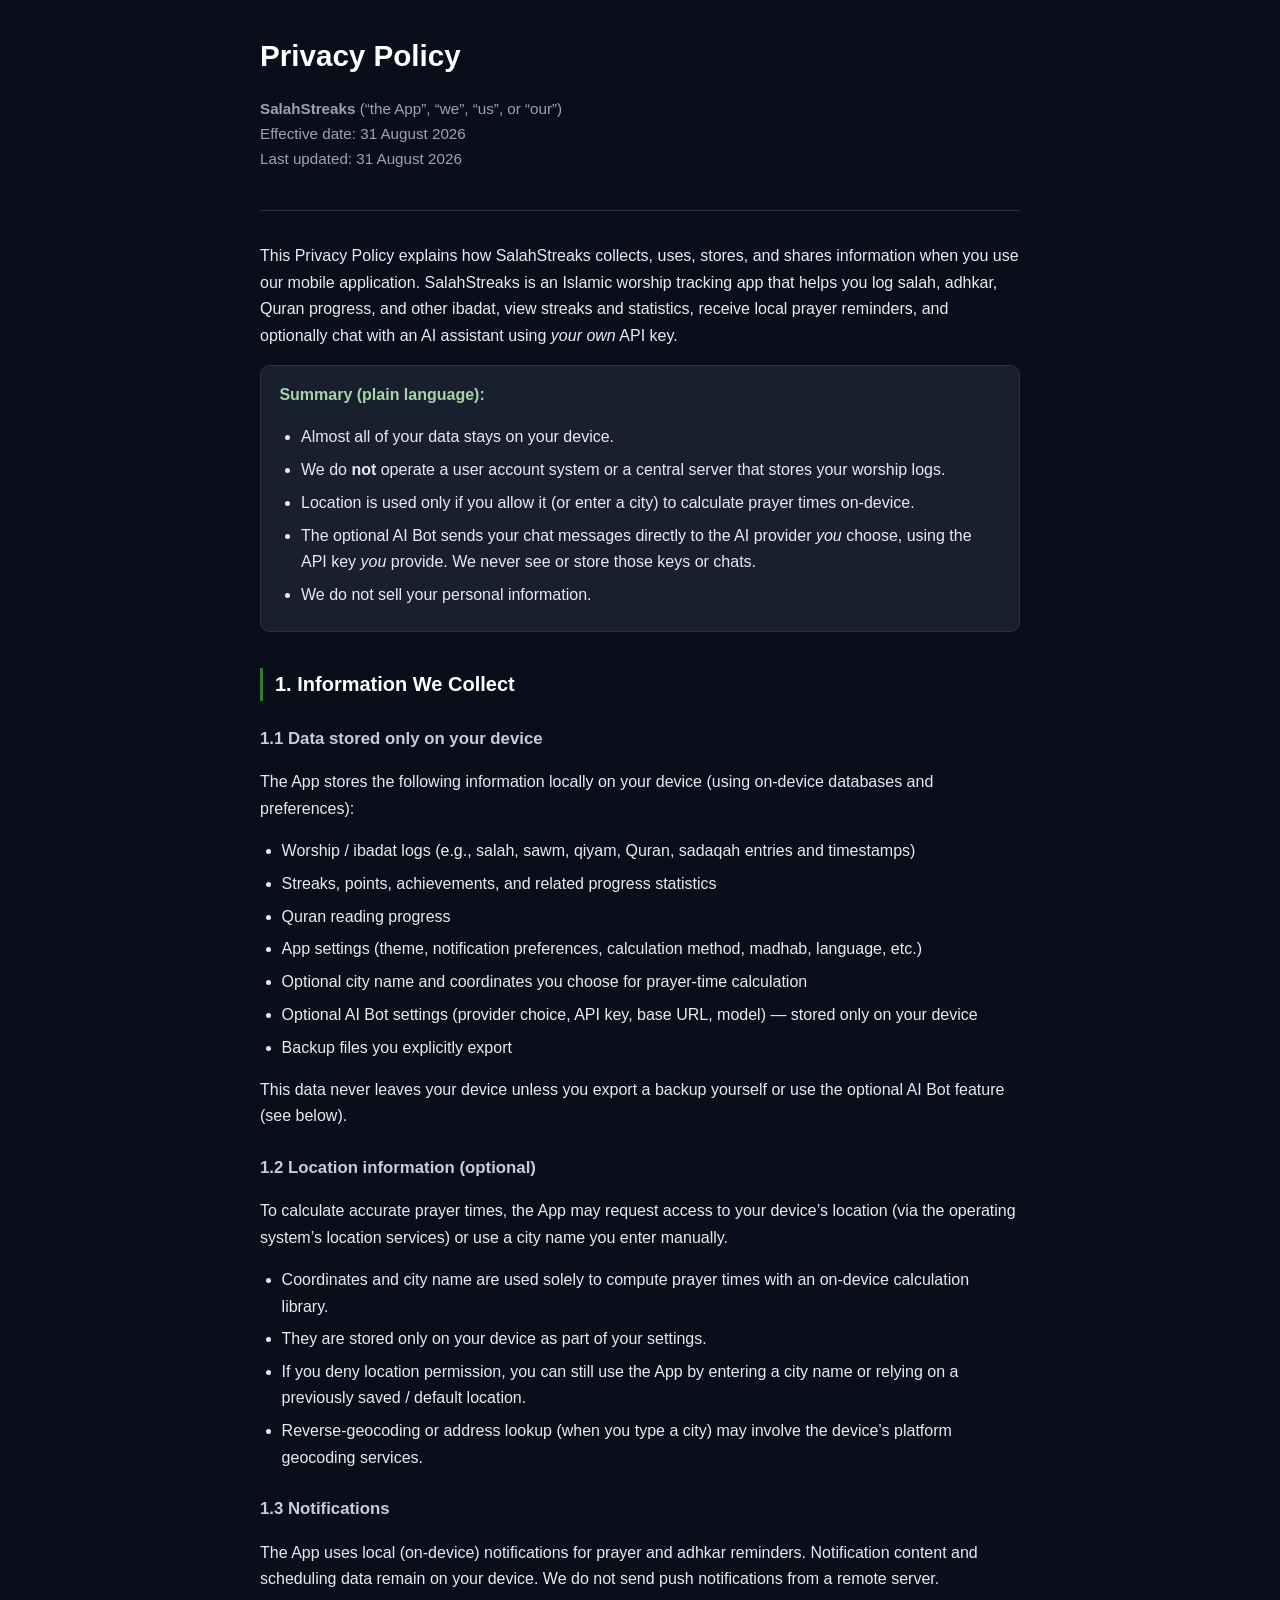
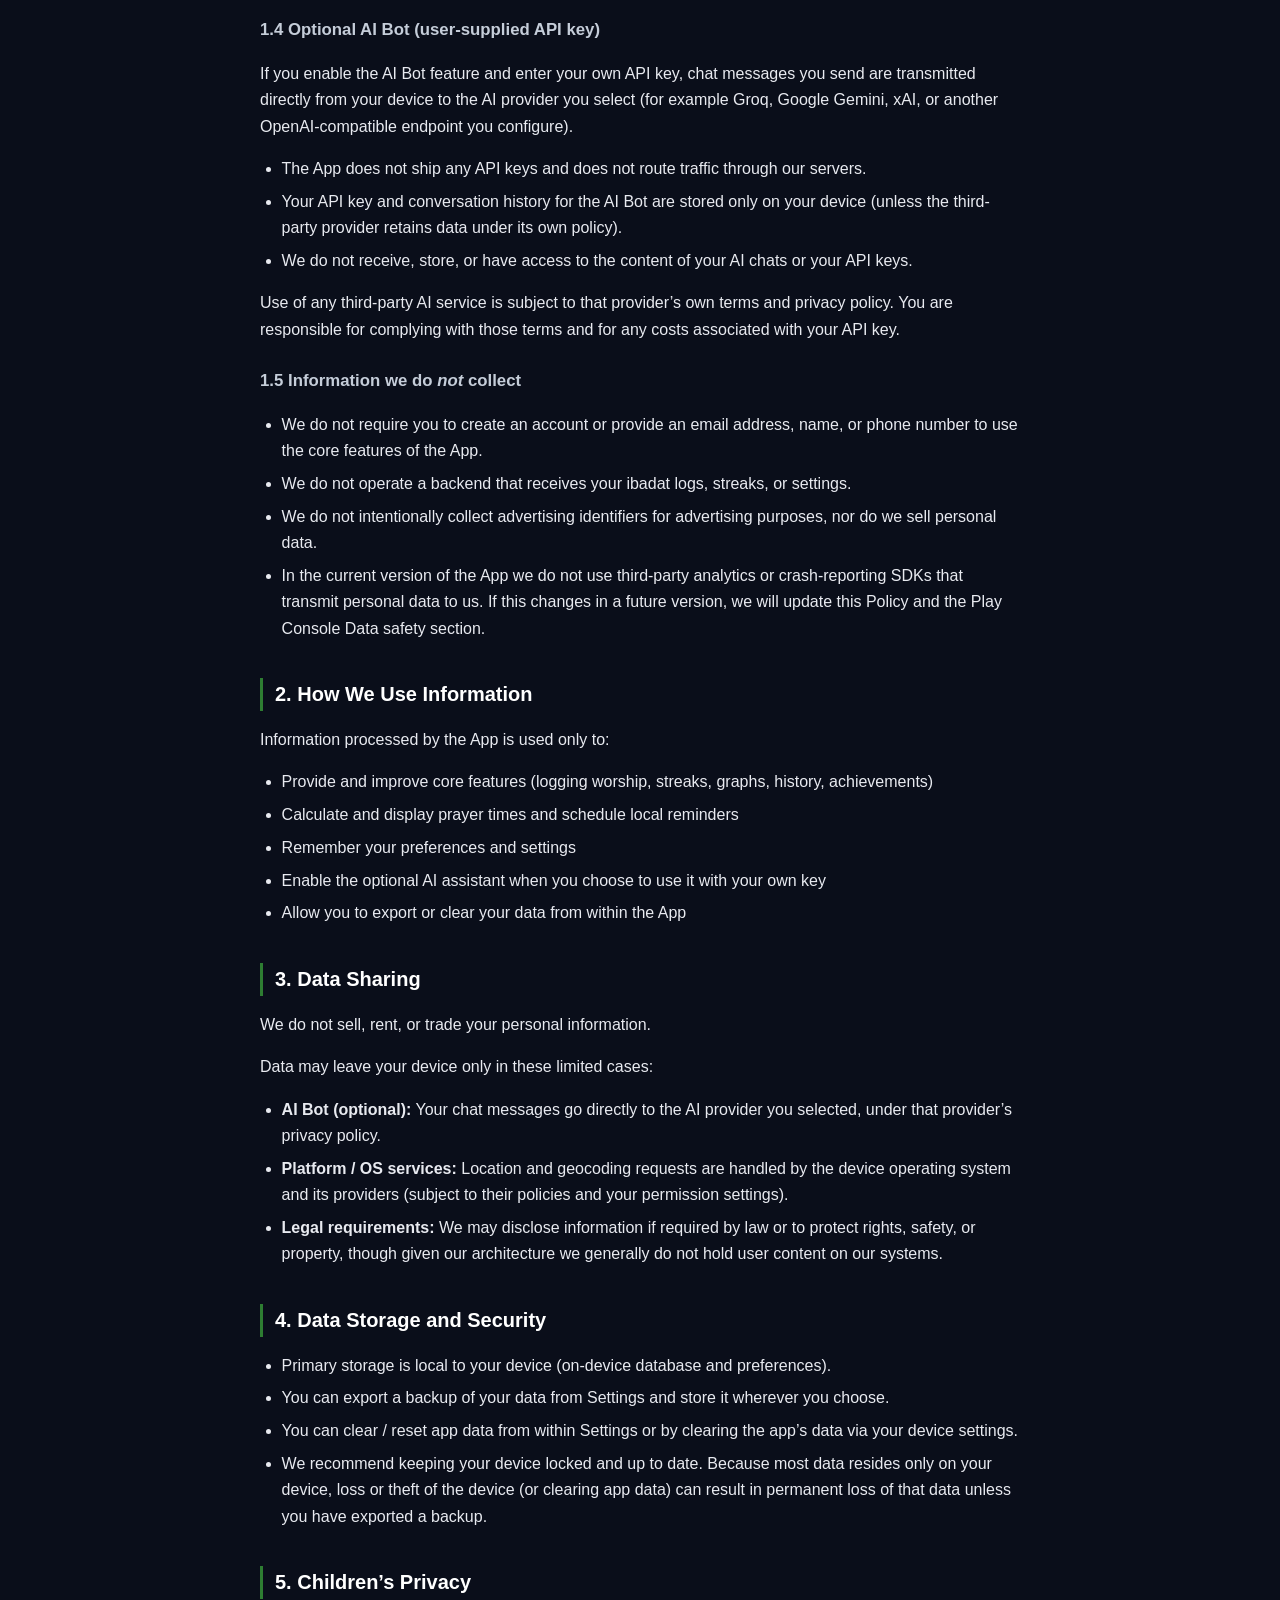
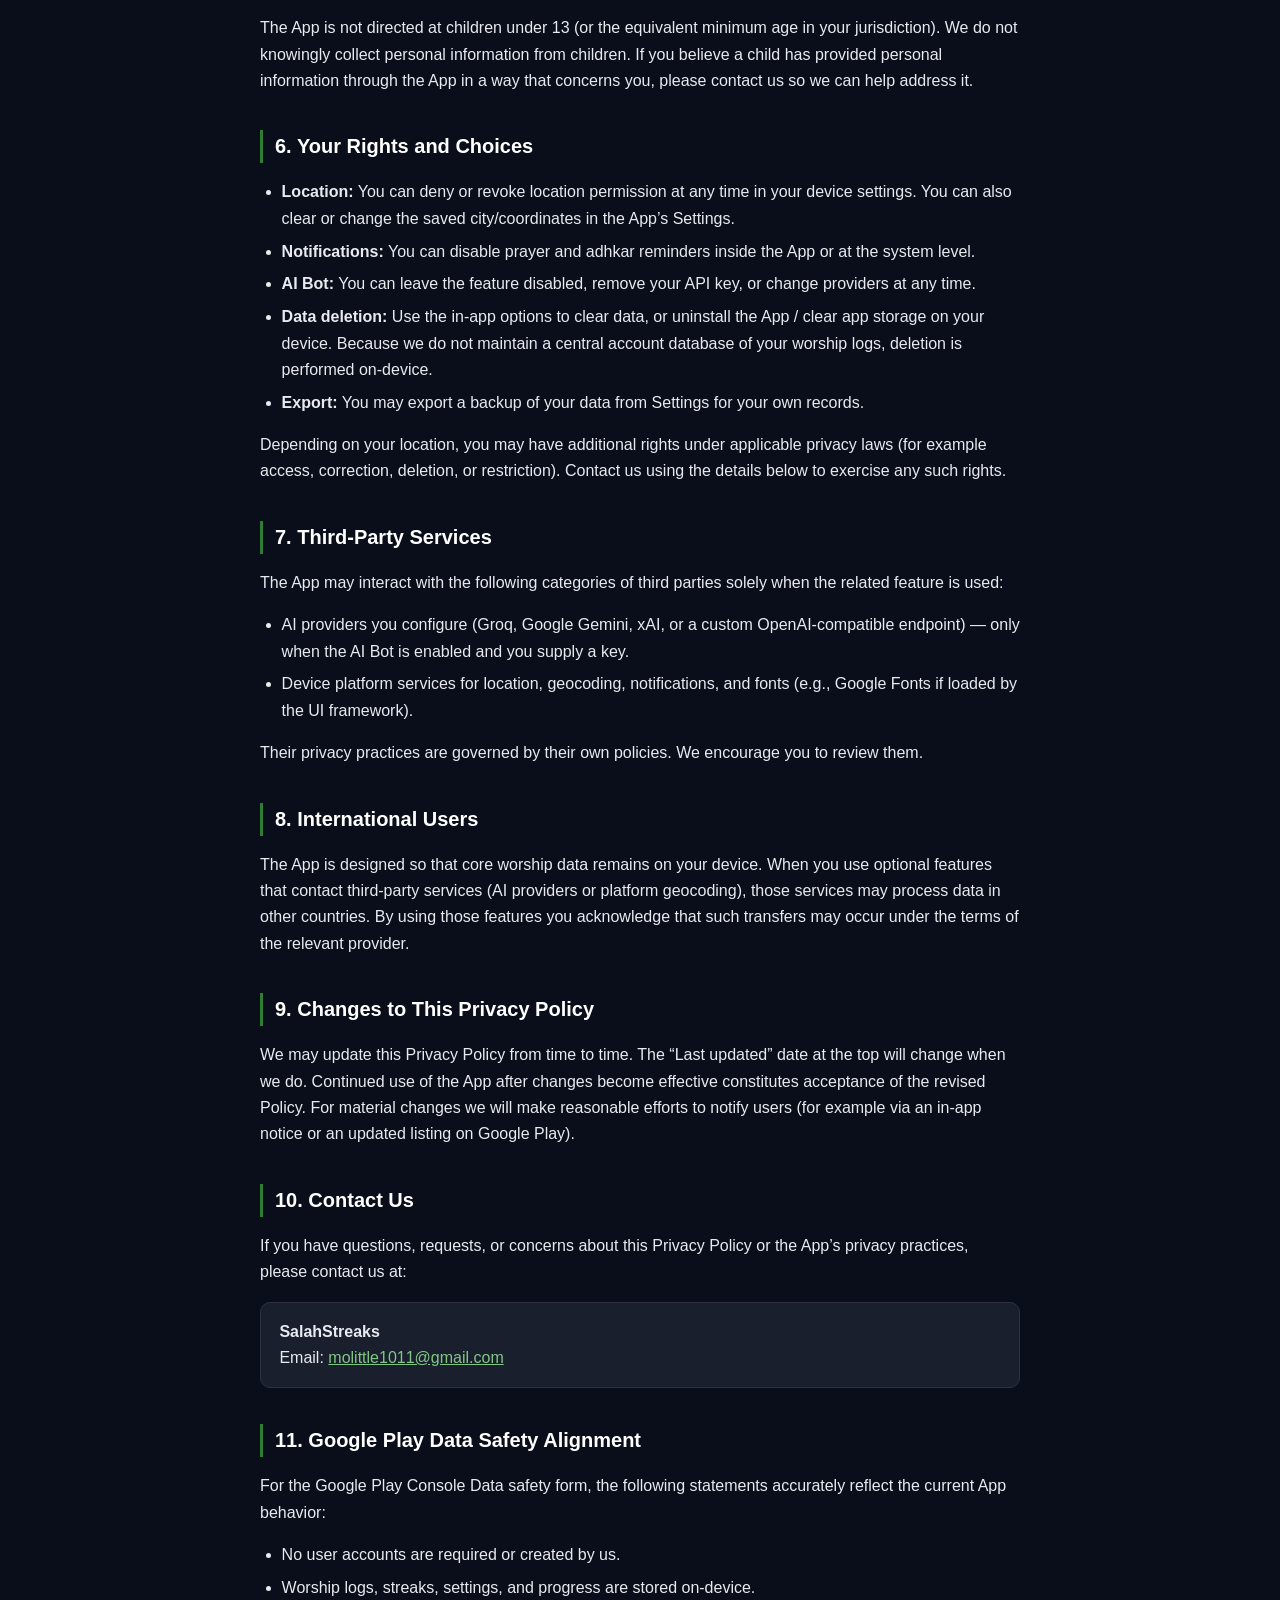
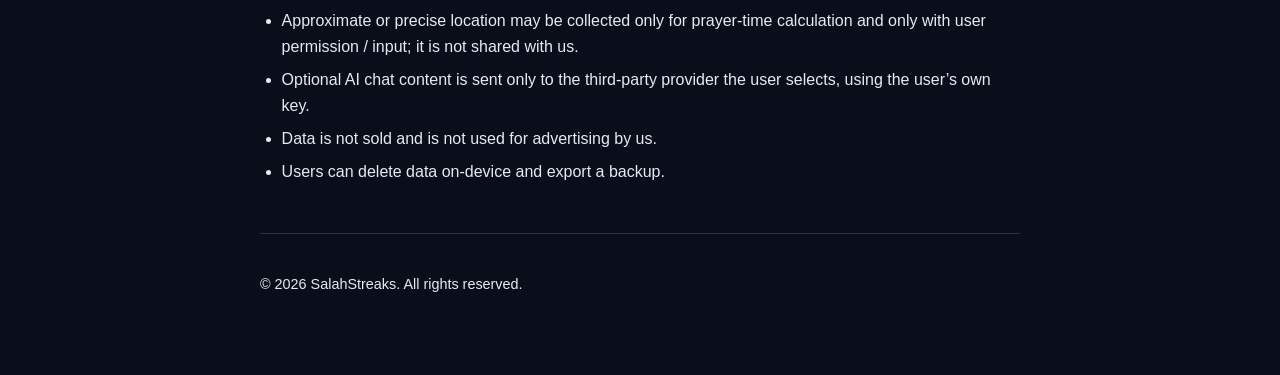
==== index.html @ d1ae3424 "Edited the file name" ====
<!DOCTYPE html>
<html lang="en">
<head>
  <meta charset="UTF-8" />
  <meta name="viewport" content="width=device-width, initial-scale=1.0" />
  <title>Privacy Policy – SalahStreaks</title>
  <style>
    :root {
      --bg: #0a0e1a;
      --card: #1a1f2e;
      --text: #e8eaf0;
      --muted: #9aa3b5;
      --accent: #2e7d32;
      --border: #2a3142;
    }
    * { box-sizing: border-box; }
    body {
      margin: 0;
      font-family: -apple-system, BlinkMacSystemFont, "Segoe UI", Roboto, "Helvetica Neue", Arial, sans-serif;
      background: var(--bg);
      color: var(--text);
      line-height: 1.65;
      font-size: 16px;
    }
    .container {
      max-width: 800px;
      margin: 0 auto;
      padding: 2rem 1.25rem 4rem;
    }
    header {
      border-bottom: 1px solid var(--border);
      padding-bottom: 1.5rem;
      margin-bottom: 2rem;
    }
    h1 {
      margin: 0 0 0.35rem;
      font-size: 1.85rem;
      color: #fff;
    }
    .meta {
      color: var(--muted);
      font-size: 0.95rem;
    }
    h2 {
      margin-top: 2.25rem;
      margin-bottom: 0.75rem;
      font-size: 1.25rem;
      color: #fff;
      border-left: 3px solid var(--accent);
      padding-left: 0.75rem;
    }
    h3 {
      margin-top: 1.5rem;
      font-size: 1.05rem;
      color: #c5cdd9;
    }
    p, li { color: var(--text); }
    ul, ol { padding-left: 1.35rem; }
    li { margin-bottom: 0.4rem; }
    a { color: #81c784; }
    .card {
      background: var(--card);
      border: 1px solid var(--border);
      border-radius: 10px;
      padding: 1rem 1.15rem;
      margin: 1rem 0;
    }
    .highlight { color: #a5d6a7; }
    footer {
      margin-top: 3rem;
      padding-top: 1.5rem;
      border-top: 1px solid var(--border);
      color: var(--muted);
      font-size: 0.9rem;
    }
  </style>
</head>
<body>
  <div class="container">
    <header>
      <h1>Privacy Policy</h1>
      <p class="meta">
        <strong>SalahStreaks</strong> (“the App”, “we”, “us”, or “our”)<br />
        Effective date: 31 August 2026<br />
        Last updated: 31 August 2026
      </p>
    </header>

    <p>
      This Privacy Policy explains how SalahStreaks collects, uses, stores, and shares information when you use our mobile application. 
      SalahStreaks is an Islamic worship tracking app that helps you log salah, adhkar, Quran progress, and other ibadat, view streaks and statistics, receive local prayer reminders, and optionally chat with an AI assistant using <em>your own</em> API key.
    </p>

    <div class="card">
      <p class="highlight" style="margin:0"><strong>Summary (plain language):</strong></p>
      <ul style="margin-bottom:0">
        <li>Almost all of your data stays on your device.</li>
        <li>We do <strong>not</strong> operate a user account system or a central server that stores your worship logs.</li>
        <li>Location is used only if you allow it (or enter a city) to calculate prayer times on-device.</li>
        <li>The optional AI Bot sends your chat messages directly to the AI provider <em>you</em> choose, using the API key <em>you</em> provide. We never see or store those keys or chats.</li>
        <li>We do not sell your personal information.</li>
      </ul>
    </div>

    <h2>1. Information We Collect</h2>

    <h3>1.1 Data stored only on your device</h3>
    <p>The App stores the following information locally on your device (using on-device databases and preferences):</p>
    <ul>
      <li>Worship / ibadat logs (e.g., salah, sawm, qiyam, Quran, sadaqah entries and timestamps)</li>
      <li>Streaks, points, achievements, and related progress statistics</li>
      <li>Quran reading progress</li>
      <li>App settings (theme, notification preferences, calculation method, madhab, language, etc.)</li>
      <li>Optional city name and coordinates you choose for prayer-time calculation</li>
      <li>Optional AI Bot settings (provider choice, API key, base URL, model) — stored only on your device</li>
      <li>Backup files you explicitly export</li>
    </ul>
    <p>This data never leaves your device unless you export a backup yourself or use the optional AI Bot feature (see below).</p>

    <h3>1.2 Location information (optional)</h3>
    <p>
      To calculate accurate prayer times, the App may request access to your device’s location (via the operating system’s location services) or use a city name you enter manually.
    </p>
    <ul>
      <li>Coordinates and city name are used solely to compute prayer times with an on-device calculation library.</li>
      <li>They are stored only on your device as part of your settings.</li>
      <li>If you deny location permission, you can still use the App by entering a city name or relying on a previously saved / default location.</li>
      <li>Reverse-geocoding or address lookup (when you type a city) may involve the device’s platform geocoding services.</li>
    </ul>

    <h3>1.3 Notifications</h3>
    <p>
      The App uses local (on-device) notifications for prayer and adhkar reminders. Notification content and scheduling data remain on your device. We do not send push notifications from a remote server.
    </p>

    <h3>1.4 Optional AI Bot (user-supplied API key)</h3>
    <p>
      If you enable the AI Bot feature and enter your own API key, chat messages you send are transmitted directly from your device to the AI provider you select (for example Groq, Google Gemini, xAI, or another OpenAI-compatible endpoint you configure).
    </p>
    <ul>
      <li>The App does not ship any API keys and does not route traffic through our servers.</li>
      <li>Your API key and conversation history for the AI Bot are stored only on your device (unless the third-party provider retains data under its own policy).</li>
      <li>We do not receive, store, or have access to the content of your AI chats or your API keys.</li>
    </ul>
    <p>
      Use of any third-party AI service is subject to that provider’s own terms and privacy policy. You are responsible for complying with those terms and for any costs associated with your API key.
    </p>

    <h3>1.5 Information we do <em>not</em> collect</h3>
    <ul>
      <li>We do not require you to create an account or provide an email address, name, or phone number to use the core features of the App.</li>
      <li>We do not operate a backend that receives your ibadat logs, streaks, or settings.</li>
      <li>We do not intentionally collect advertising identifiers for advertising purposes, nor do we sell personal data.</li>
      <li>In the current version of the App we do not use third-party analytics or crash-reporting SDKs that transmit personal data to us. If this changes in a future version, we will update this Policy and the Play Console Data safety section.</li>
    </ul>

    <h2>2. How We Use Information</h2>
    <p>Information processed by the App is used only to:</p>
    <ul>
      <li>Provide and improve core features (logging worship, streaks, graphs, history, achievements)</li>
      <li>Calculate and display prayer times and schedule local reminders</li>
      <li>Remember your preferences and settings</li>
      <li>Enable the optional AI assistant when you choose to use it with your own key</li>
      <li>Allow you to export or clear your data from within the App</li>
    </ul>

    <h2>3. Data Sharing</h2>
    <p>We do not sell, rent, or trade your personal information.</p>
    <p>Data may leave your device only in these limited cases:</p>
    <ul>
      <li><strong>AI Bot (optional):</strong> Your chat messages go directly to the AI provider you selected, under that provider’s privacy policy.</li>
      <li><strong>Platform / OS services:</strong> Location and geocoding requests are handled by the device operating system and its providers (subject to their policies and your permission settings).</li>
      <li><strong>Legal requirements:</strong> We may disclose information if required by law or to protect rights, safety, or property, though given our architecture we generally do not hold user content on our systems.</li>
    </ul>

    <h2>4. Data Storage and Security</h2>
    <ul>
      <li>Primary storage is local to your device (on-device database and preferences).</li>
      <li>You can export a backup of your data from Settings and store it wherever you choose.</li>
      <li>You can clear / reset app data from within Settings or by clearing the app’s data via your device settings.</li>
      <li>We recommend keeping your device locked and up to date. Because most data resides only on your device, loss or theft of the device (or clearing app data) can result in permanent loss of that data unless you have exported a backup.</li>
    </ul>

    <h2>5. Children’s Privacy</h2>
    <p>
      The App is not directed at children under 13 (or the equivalent minimum age in your jurisdiction). We do not knowingly collect personal information from children. 
      If you believe a child has provided personal information through the App in a way that concerns you, please contact us so we can help address it.
    </p>

    <h2>6. Your Rights and Choices</h2>
    <ul>
      <li><strong>Location:</strong> You can deny or revoke location permission at any time in your device settings. You can also clear or change the saved city/coordinates in the App’s Settings.</li>
      <li><strong>Notifications:</strong> You can disable prayer and adhkar reminders inside the App or at the system level.</li>
      <li><strong>AI Bot:</strong> You can leave the feature disabled, remove your API key, or change providers at any time.</li>
      <li><strong>Data deletion:</strong> Use the in-app options to clear data, or uninstall the App / clear app storage on your device. Because we do not maintain a central account database of your worship logs, deletion is performed on-device.</li>
      <li><strong>Export:</strong> You may export a backup of your data from Settings for your own records.</li>
    </ul>
    <p>
      Depending on your location, you may have additional rights under applicable privacy laws (for example access, correction, deletion, or restriction). Contact us using the details below to exercise any such rights.
    </p>

    <h2>7. Third-Party Services</h2>
    <p>The App may interact with the following categories of third parties solely when the related feature is used:</p>
    <ul>
      <li>AI providers you configure (Groq, Google Gemini, xAI, or a custom OpenAI-compatible endpoint) — only when the AI Bot is enabled and you supply a key.</li>
      <li>Device platform services for location, geocoding, notifications, and fonts (e.g., Google Fonts if loaded by the UI framework).</li>
    </ul>
    <p>Their privacy practices are governed by their own policies. We encourage you to review them.</p>

    <h2>8. International Users</h2>
    <p>
      The App is designed so that core worship data remains on your device. When you use optional features that contact third-party services (AI providers or platform geocoding), those services may process data in other countries. 
      By using those features you acknowledge that such transfers may occur under the terms of the relevant provider.
    </p>

    <h2>9. Changes to This Privacy Policy</h2>
    <p>
      We may update this Privacy Policy from time to time. The “Last updated” date at the top will change when we do. 
      Continued use of the App after changes become effective constitutes acceptance of the revised Policy. 
      For material changes we will make reasonable efforts to notify users (for example via an in-app notice or an updated listing on Google Play).
    </p>

    <h2>10. Contact Us</h2>
    <p>
      If you have questions, requests, or concerns about this Privacy Policy or the App’s privacy practices, please contact us at:
    </p>
    <div class="card">
      <p style="margin:0">
        <strong>SalahStreaks</strong><br />
        Email: <a href="mailto:molittle1011@gmail.com">molittle1011@gmail.com</a><br />
        <!-- Replace the email above with your real support / privacy contact address before publishing. -->
      </p>
    </div>

    <h2>11. Google Play Data Safety Alignment</h2>
    <p>For the Google Play Console Data safety form, the following statements accurately reflect the current App behavior:</p>
    <ul>
      <li>No user accounts are required or created by us.</li>
      <li>Worship logs, streaks, settings, and progress are stored on-device.</li>
      <li>Approximate or precise location may be collected only for prayer-time calculation and only with user permission / input; it is not shared with us.</li>
      <li>Optional AI chat content is sent only to the third-party provider the user selects, using the user’s own key.</li>
      <li>Data is not sold and is not used for advertising by us.</li>
      <li>Users can delete data on-device and export a backup.</li>
    </ul>

    <footer>
      <p>© 2026 SalahStreaks. All rights reserved.</p>
    </footer>
  </div>
</body>
</html>
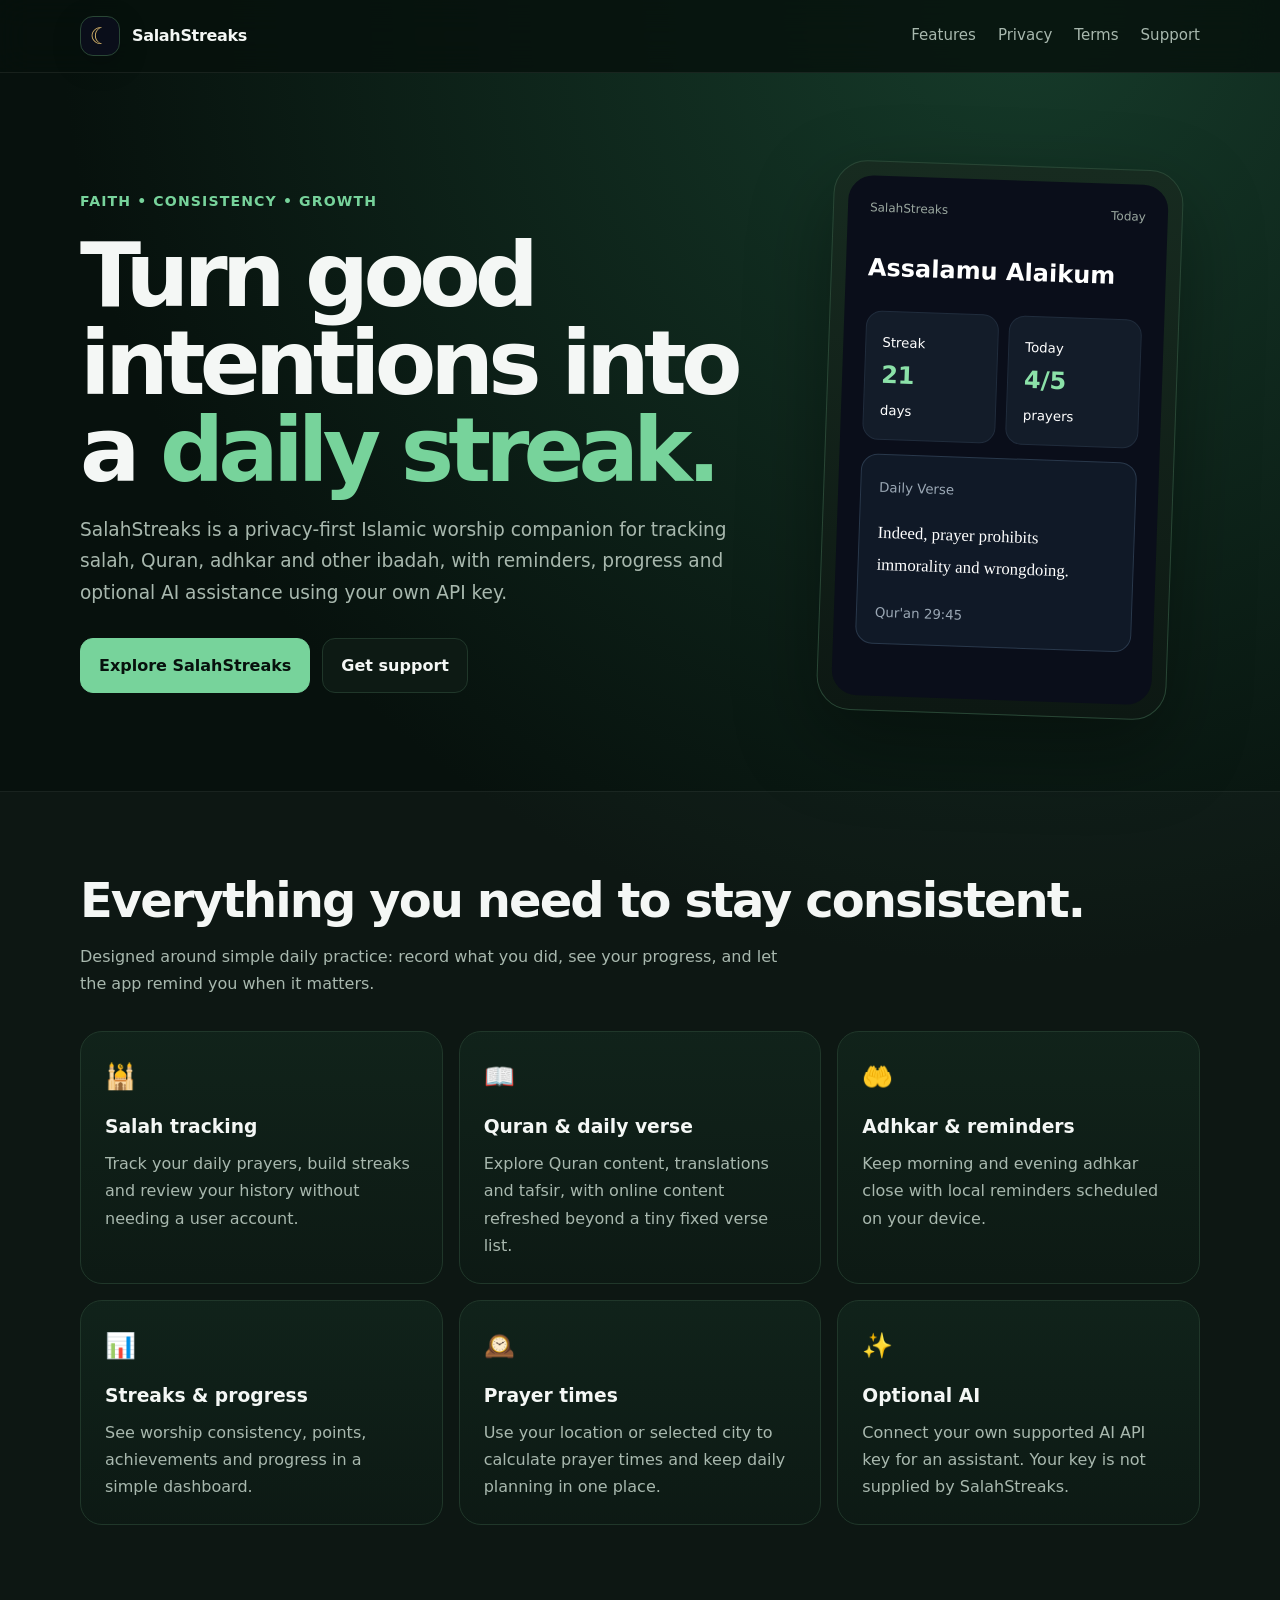
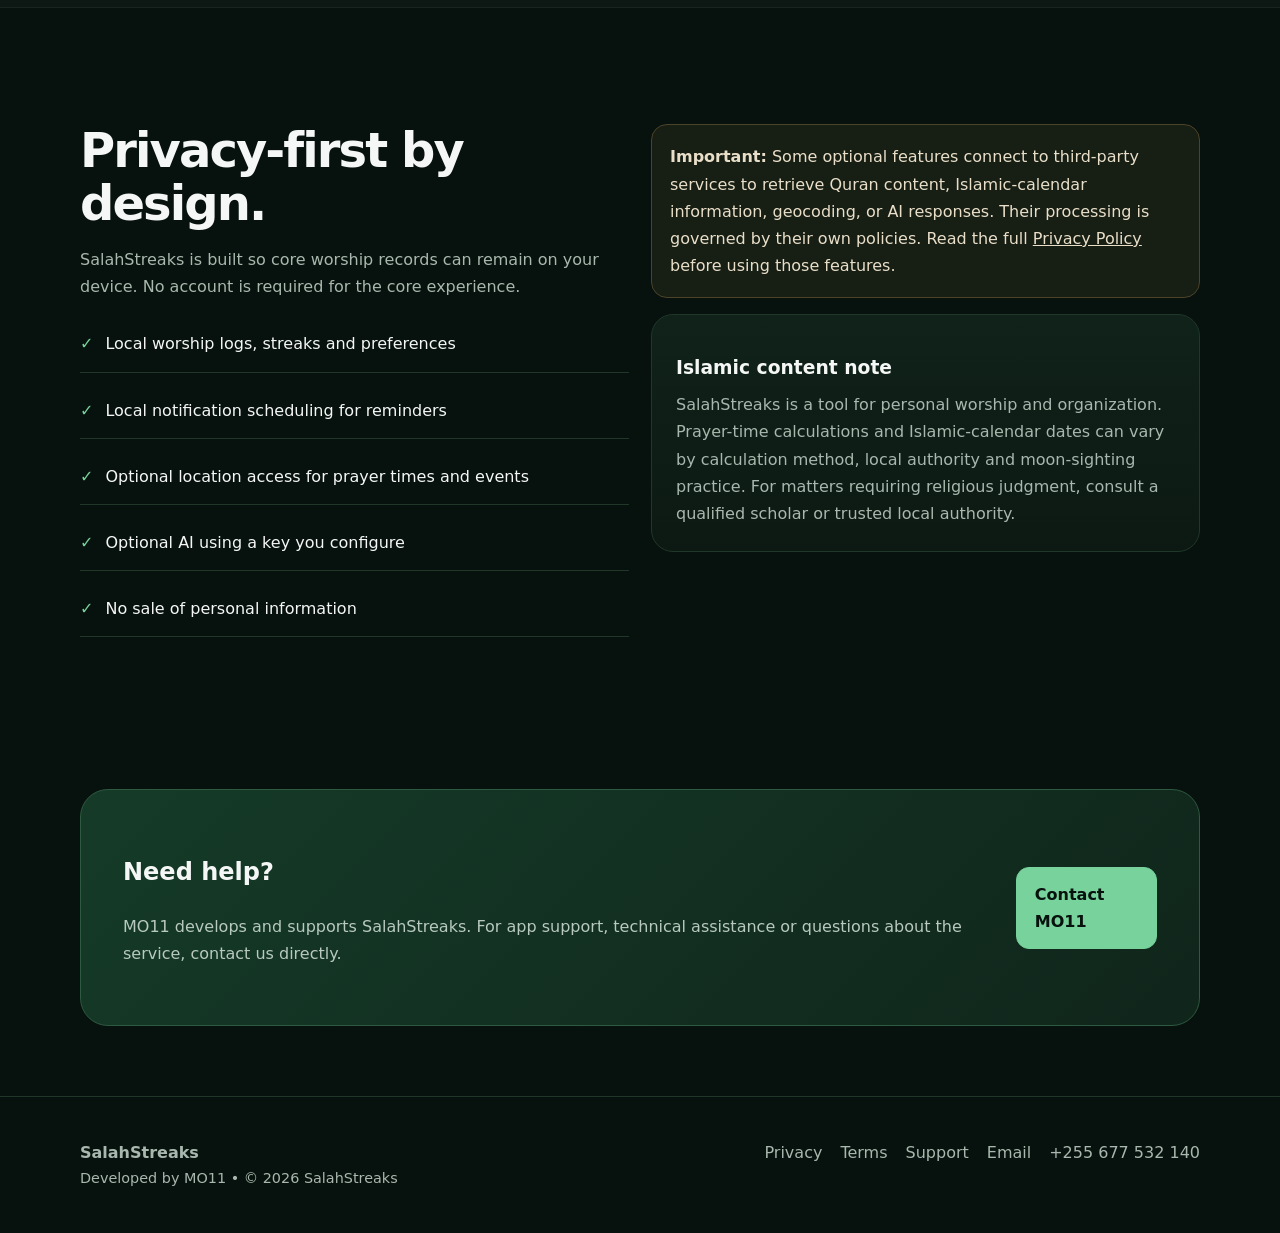
==== commit eebc65a5: "Salah Streaks Official Web" ====
--- a/index.html
+++ b/index.html
@@ -1,251 +1,8 @@
-<!DOCTYPE html>
-<html lang="en">
-<head>
-  <meta charset="UTF-8" />
-  <meta name="viewport" content="width=device-width, initial-scale=1.0" />
-  <title>Privacy Policy – SalahStreaks</title>
-  <style>
-    :root {
-      --bg: #0a0e1a;
-      --card: #1a1f2e;
-      --text: #e8eaf0;
-      --muted: #9aa3b5;
-      --accent: #2e7d32;
-      --border: #2a3142;
-    }
-    * { box-sizing: border-box; }
-    body {
-      margin: 0;
-      font-family: -apple-system, BlinkMacSystemFont, "Segoe UI", Roboto, "Helvetica Neue", Arial, sans-serif;
-      background: var(--bg);
-      color: var(--text);
-      line-height: 1.65;
-      font-size: 16px;
-    }
-    .container {
-      max-width: 800px;
-      margin: 0 auto;
-      padding: 2rem 1.25rem 4rem;
-    }
-    header {
-      border-bottom: 1px solid var(--border);
-      padding-bottom: 1.5rem;
-      margin-bottom: 2rem;
-    }
-    h1 {
-      margin: 0 0 0.35rem;
-      font-size: 1.85rem;
-      color: #fff;
-    }
-    .meta {
-      color: var(--muted);
-      font-size: 0.95rem;
-    }
-    h2 {
-      margin-top: 2.25rem;
-      margin-bottom: 0.75rem;
-      font-size: 1.25rem;
-      color: #fff;
-      border-left: 3px solid var(--accent);
-      padding-left: 0.75rem;
-    }
-    h3 {
-      margin-top: 1.5rem;
-      font-size: 1.05rem;
-      color: #c5cdd9;
-    }
-    p, li { color: var(--text); }
-    ul, ol { padding-left: 1.35rem; }
-    li { margin-bottom: 0.4rem; }
-    a { color: #81c784; }
-    .card {
-      background: var(--card);
-      border: 1px solid var(--border);
-      border-radius: 10px;
-      padding: 1rem 1.15rem;
-      margin: 1rem 0;
-    }
-    .highlight { color: #a5d6a7; }
-    footer {
-      margin-top: 3rem;
-      padding-top: 1.5rem;
-      border-top: 1px solid var(--border);
-      color: var(--muted);
-      font-size: 0.9rem;
-    }
-  </style>
-</head>
-<body>
-  <div class="container">
-    <header>
-      <h1>Privacy Policy</h1>
-      <p class="meta">
-        <strong>SalahStreaks</strong> (“the App”, “we”, “us”, or “our”)<br />
-        Effective date: 31 August 2026<br />
-        Last updated: 31 August 2026
-      </p>
-    </header>
-
-    <p>
-      This Privacy Policy explains how SalahStreaks collects, uses, stores, and shares information when you use our mobile application. 
-      SalahStreaks is an Islamic worship tracking app that helps you log salah, adhkar, Quran progress, and other ibadat, view streaks and statistics, receive local prayer reminders, and optionally chat with an AI assistant using <em>your own</em> API key.
-    </p>
-
-    <div class="card">
-      <p class="highlight" style="margin:0"><strong>Summary (plain language):</strong></p>
-      <ul style="margin-bottom:0">
-        <li>Almost all of your data stays on your device.</li>
-        <li>We do <strong>not</strong> operate a user account system or a central server that stores your worship logs.</li>
-        <li>Location is used only if you allow it (or enter a city) to calculate prayer times on-device.</li>
-        <li>The optional AI Bot sends your chat messages directly to the AI provider <em>you</em> choose, using the API key <em>you</em> provide. We never see or store those keys or chats.</li>
-        <li>We do not sell your personal information.</li>
-      </ul>
-    </div>
-
-    <h2>1. Information We Collect</h2>
-
-    <h3>1.1 Data stored only on your device</h3>
-    <p>The App stores the following information locally on your device (using on-device databases and preferences):</p>
-    <ul>
-      <li>Worship / ibadat logs (e.g., salah, sawm, qiyam, Quran, sadaqah entries and timestamps)</li>
-      <li>Streaks, points, achievements, and related progress statistics</li>
-      <li>Quran reading progress</li>
-      <li>App settings (theme, notification preferences, calculation method, madhab, language, etc.)</li>
-      <li>Optional city name and coordinates you choose for prayer-time calculation</li>
-      <li>Optional AI Bot settings (provider choice, API key, base URL, model) — stored only on your device</li>
-      <li>Backup files you explicitly export</li>
-    </ul>
-    <p>This data never leaves your device unless you export a backup yourself or use the optional AI Bot feature (see below).</p>
-
-    <h3>1.2 Location information (optional)</h3>
-    <p>
-      To calculate accurate prayer times, the App may request access to your device’s location (via the operating system’s location services) or use a city name you enter manually.
-    </p>
-    <ul>
-      <li>Coordinates and city name are used solely to compute prayer times with an on-device calculation library.</li>
-      <li>They are stored only on your device as part of your settings.</li>
-      <li>If you deny location permission, you can still use the App by entering a city name or relying on a previously saved / default location.</li>
-      <li>Reverse-geocoding or address lookup (when you type a city) may involve the device’s platform geocoding services.</li>
-    </ul>
-
-    <h3>1.3 Notifications</h3>
-    <p>
-      The App uses local (on-device) notifications for prayer and adhkar reminders. Notification content and scheduling data remain on your device. We do not send push notifications from a remote server.
-    </p>
-
-    <h3>1.4 Optional AI Bot (user-supplied API key)</h3>
-    <p>
-      If you enable the AI Bot feature and enter your own API key, chat messages you send are transmitted directly from your device to the AI provider you select (for example Groq, Google Gemini, xAI, or another OpenAI-compatible endpoint you configure).
-    </p>
-    <ul>
-      <li>The App does not ship any API keys and does not route traffic through our servers.</li>
-      <li>Your API key and conversation history for the AI Bot are stored only on your device (unless the third-party provider retains data under its own policy).</li>
-      <li>We do not receive, store, or have access to the content of your AI chats or your API keys.</li>
-    </ul>
-    <p>
-      Use of any third-party AI service is subject to that provider’s own terms and privacy policy. You are responsible for complying with those terms and for any costs associated with your API key.
-    </p>
-
-    <h3>1.5 Information we do <em>not</em> collect</h3>
-    <ul>
-      <li>We do not require you to create an account or provide an email address, name, or phone number to use the core features of the App.</li>
-      <li>We do not operate a backend that receives your ibadat logs, streaks, or settings.</li>
-      <li>We do not intentionally collect advertising identifiers for advertising purposes, nor do we sell personal data.</li>
-      <li>In the current version of the App we do not use third-party analytics or crash-reporting SDKs that transmit personal data to us. If this changes in a future version, we will update this Policy and the Play Console Data safety section.</li>
-    </ul>
-
-    <h2>2. How We Use Information</h2>
-    <p>Information processed by the App is used only to:</p>
-    <ul>
-      <li>Provide and improve core features (logging worship, streaks, graphs, history, achievements)</li>
-      <li>Calculate and display prayer times and schedule local reminders</li>
-      <li>Remember your preferences and settings</li>
-      <li>Enable the optional AI assistant when you choose to use it with your own key</li>
-      <li>Allow you to export or clear your data from within the App</li>
-    </ul>
-
-    <h2>3. Data Sharing</h2>
-    <p>We do not sell, rent, or trade your personal information.</p>
-    <p>Data may leave your device only in these limited cases:</p>
-    <ul>
-      <li><strong>AI Bot (optional):</strong> Your chat messages go directly to the AI provider you selected, under that provider’s privacy policy.</li>
-      <li><strong>Platform / OS services:</strong> Location and geocoding requests are handled by the device operating system and its providers (subject to their policies and your permission settings).</li>
-      <li><strong>Legal requirements:</strong> We may disclose information if required by law or to protect rights, safety, or property, though given our architecture we generally do not hold user content on our systems.</li>
-    </ul>
-
-    <h2>4. Data Storage and Security</h2>
-    <ul>
-      <li>Primary storage is local to your device (on-device database and preferences).</li>
-      <li>You can export a backup of your data from Settings and store it wherever you choose.</li>
-      <li>You can clear / reset app data from within Settings or by clearing the app’s data via your device settings.</li>
-      <li>We recommend keeping your device locked and up to date. Because most data resides only on your device, loss or theft of the device (or clearing app data) can result in permanent loss of that data unless you have exported a backup.</li>
-    </ul>
-
-    <h2>5. Children’s Privacy</h2>
-    <p>
-      The App is not directed at children under 13 (or the equivalent minimum age in your jurisdiction). We do not knowingly collect personal information from children. 
-      If you believe a child has provided personal information through the App in a way that concerns you, please contact us so we can help address it.
-    </p>
-
-    <h2>6. Your Rights and Choices</h2>
-    <ul>
-      <li><strong>Location:</strong> You can deny or revoke location permission at any time in your device settings. You can also clear or change the saved city/coordinates in the App’s Settings.</li>
-      <li><strong>Notifications:</strong> You can disable prayer and adhkar reminders inside the App or at the system level.</li>
-      <li><strong>AI Bot:</strong> You can leave the feature disabled, remove your API key, or change providers at any time.</li>
-      <li><strong>Data deletion:</strong> Use the in-app options to clear data, or uninstall the App / clear app storage on your device. Because we do not maintain a central account database of your worship logs, deletion is performed on-device.</li>
-      <li><strong>Export:</strong> You may export a backup of your data from Settings for your own records.</li>
-    </ul>
-    <p>
-      Depending on your location, you may have additional rights under applicable privacy laws (for example access, correction, deletion, or restriction). Contact us using the details below to exercise any such rights.
-    </p>
-
-    <h2>7. Third-Party Services</h2>
-    <p>The App may interact with the following categories of third parties solely when the related feature is used:</p>
-    <ul>
-      <li>AI providers you configure (Groq, Google Gemini, xAI, or a custom OpenAI-compatible endpoint) — only when the AI Bot is enabled and you supply a key.</li>
-      <li>Device platform services for location, geocoding, notifications, and fonts (e.g., Google Fonts if loaded by the UI framework).</li>
-    </ul>
-    <p>Their privacy practices are governed by their own policies. We encourage you to review them.</p>
-
-    <h2>8. International Users</h2>
-    <p>
-      The App is designed so that core worship data remains on your device. When you use optional features that contact third-party services (AI providers or platform geocoding), those services may process data in other countries. 
-      By using those features you acknowledge that such transfers may occur under the terms of the relevant provider.
-    </p>
-
-    <h2>9. Changes to This Privacy Policy</h2>
-    <p>
-      We may update this Privacy Policy from time to time. The “Last updated” date at the top will change when we do. 
-      Continued use of the App after changes become effective constitutes acceptance of the revised Policy. 
-      For material changes we will make reasonable efforts to notify users (for example via an in-app notice or an updated listing on Google Play).
-    </p>
-
-    <h2>10. Contact Us</h2>
-    <p>
-      If you have questions, requests, or concerns about this Privacy Policy or the App’s privacy practices, please contact us at:
-    </p>
-    <div class="card">
-      <p style="margin:0">
-        <strong>SalahStreaks</strong><br />
-        Email: <a href="mailto:molittle1011@gmail.com">molittle1011@gmail.com</a><br />
-        <!-- Replace the email above with your real support / privacy contact address before publishing. -->
-      </p>
-    </div>
-
-    <h2>11. Google Play Data Safety Alignment</h2>
-    <p>For the Google Play Console Data safety form, the following statements accurately reflect the current App behavior:</p>
-    <ul>
-      <li>No user accounts are required or created by us.</li>
-      <li>Worship logs, streaks, settings, and progress are stored on-device.</li>
-      <li>Approximate or precise location may be collected only for prayer-time calculation and only with user permission / input; it is not shared with us.</li>
-      <li>Optional AI chat content is sent only to the third-party provider the user selects, using the user’s own key.</li>
-      <li>Data is not sold and is not used for advertising by us.</li>
-      <li>Users can delete data on-device and export a backup.</li>
-    </ul>
-
-    <footer>
-      <p>© 2026 SalahStreaks. All rights reserved.</p>
-    </footer>
-  </div>
-</body>
-</html>+<!doctype html><html lang="en"><head><meta charset="utf-8"><meta name="viewport" content="width=device-width,initial-scale=1"><meta name="description" content="SalahStreaks helps Muslims build consistent worship habits with salah tracking, Quran, adhkar, streaks, reminders and useful Islamic tools."><meta name="theme-color" content="#0a0e1a"><title>SalahStreaks — Build consistency in worship</title><link rel="stylesheet" href="styles.css"></head><body>
+<nav class="nav"><div class="wrap navin"><a class="brand" href="index.html"><span class="mark"></span><span>SalahStreaks</span></a><div class="links"><a href="#features">Features</a><a href="#privacy">Privacy</a><a href="terms.html">Terms</a><a href="support.html">Support</a></div><button class="menu" aria-label="Menu" onclick="document.querySelector('.links').classList.toggle('open')">☰</button></div></nav>
+<main><section class="hero"><div class="wrap hero-grid"><div><div class="eyebrow">Faith • Consistency • Growth</div><h1>Turn good intentions into a <span>daily streak.</span></h1><p class="lead">SalahStreaks is a privacy-first Islamic worship companion for tracking salah, Quran, adhkar and other ibadah, with reminders, progress and optional AI assistance using your own API key.</p><div class="actions"><a class="btn primary" href="#features">Explore SalahStreaks</a><a class="btn secondary" href="support.html">Get support</a></div></div><div class="phone"><div class="screen"><div class="screen-top"><span>SalahStreaks</span><span>Today</span></div><h3>Assalamu Alaikum</h3><div class="stat"><div><small>Streak</small><b>21</b><small>days</small></div><div><small>Today</small><b>4/5</b><small>prayers</small></div></div><div class="ayah"><small>Daily Verse</small><p>Indeed, prayer prohibits immorality and wrongdoing.</p><small>Qur'an 29:45</small></div></div></div></div></section>
+<section class="section alt" id="features"><div class="wrap"><h2>Everything you need to stay consistent.</h2><p class="section-intro">Designed around simple daily practice: record what you did, see your progress, and let the app remind you when it matters.</p><div class="cards"><div class="card"><div class="icon">🕌</div><h3>Salah tracking</h3><p>Track your daily prayers, build streaks and review your history without needing a user account.</p></div><div class="card"><div class="icon">📖</div><h3>Quran & daily verse</h3><p>Explore Quran content, translations and tafsir, with online content refreshed beyond a tiny fixed verse list.</p></div><div class="card"><div class="icon">🤲</div><h3>Adhkar & reminders</h3><p>Keep morning and evening adhkar close with local reminders scheduled on your device.</p></div><div class="card"><div class="icon">📊</div><h3>Streaks & progress</h3><p>See worship consistency, points, achievements and progress in a simple dashboard.</p></div><div class="card"><div class="icon">🕰️</div><h3>Prayer times</h3><p>Use your location or selected city to calculate prayer times and keep daily planning in one place.</p></div><div class="card"><div class="icon">✨</div><h3>Optional AI</h3><p>Connect your own supported AI API key for an assistant. Your key is not supplied by SalahStreaks.</p></div></div></div></section>
+<section class="section"><div class="wrap split"><div><h2>Privacy-first by design.</h2><p class="section-intro">SalahStreaks is built so core worship records can remain on your device. No account is required for the core experience.</p><ul class="list"><li>Local worship logs, streaks and preferences</li><li>Local notification scheduling for reminders</li><li>Optional location access for prayer times and events</li><li>Optional AI using a key you configure</li><li>No sale of personal information</li></ul></div><div id="privacy"><div class="notice"><strong>Important:</strong> Some optional features connect to third-party services to retrieve Quran content, Islamic-calendar information, geocoding, or AI responses. Their processing is governed by their own policies. Read the full <a href="privacy.html">Privacy Policy</a> before using those features.</div><div class="card" style="margin-top:16px"><h3>Islamic content note</h3><p>SalahStreaks is a tool for personal worship and organization. Prayer-time calculations and Islamic-calendar dates can vary by calculation method, local authority and moon-sighting practice. For matters requiring religious judgment, consult a qualified scholar or trusted local authority.</p></div></div></div></section>
+<section class="cta"><div class="wrap"><div class="cta-box"><div><h2>Need help?</h2><p>MO11 develops and supports SalahStreaks. For app support, technical assistance or questions about the service, contact us directly.</p></div><a class="btn primary" href="support.html">Contact MO11</a></div></div></section></main>
+<footer class="footer"><div class="wrap footer-grid"><div><strong>SalahStreaks</strong><div class="small">Developed by MO11 • © 2026 SalahStreaks</div></div><div class="footer-links"><a href="privacy.html">Privacy</a><a href="terms.html">Terms</a><a href="support.html">Support</a><a href="mailto:molittle1011@gmail.com">Email</a><a href="tel:+255677532140">+255 677 532 140</a></div></div></footer>
+<script>document.querySelector('.menu')?.addEventListener('click',()=>document.querySelector('.links')?.classList.toggle('open'))</script></body></html>
--- a/styles.css
+++ b/styles.css
@@ -0,0 +1,5 @@
+:root{--bg:#07110d;--surface:#0d1a14;--surface2:#11241b;--text:#f4f7f5;--muted:#a8b8ae;--line:#20372a;--accent:#77d39b;--accent2:#d8b56a;--danger:#e98d8d;--max:1120px;--radius:22px}
+*{box-sizing:border-box}html{scroll-behavior:smooth}body{margin:0;background:radial-gradient(circle at 80% 0%,#163b2a 0,transparent 32%),var(--bg);color:var(--text);font-family:Inter,ui-sans-serif,system-ui,-apple-system,BlinkMacSystemFont,"Segoe UI",sans-serif;line-height:1.7}a{color:inherit}.wrap{width:min(var(--max),calc(100% - 36px));margin:auto}.nav{position:sticky;top:0;z-index:20;background:rgba(7,17,13,.84);backdrop-filter:blur(16px);border-bottom:1px solid rgba(255,255,255,.07)}.navin{height:72px;display:flex;align-items:center;justify-content:space-between;gap:24px}.brand{display:flex;align-items:center;gap:12px;text-decoration:none;font-weight:800;letter-spacing:-.02em}.mark{width:40px;height:40px;border-radius:13px;background:#0a0e1a;display:grid;place-items:center;border:1px solid #294635;box-shadow:0 8px 30px rgba(0,0,0,.2)}.mark:before{content:"☾";color:var(--accent2);font-size:23px}.links{display:flex;gap:22px;align-items:center}.links a{text-decoration:none;color:var(--muted);font-size:.94rem}.links a:hover{color:var(--text)}.menu{display:none;background:none;border:1px solid var(--line);color:var(--text);border-radius:10px;padding:8px 10px}
+.hero{padding:92px 0 76px}.hero-grid{display:grid;grid-template-columns:1.25fr .75fr;gap:54px;align-items:center}.eyebrow{display:inline-flex;gap:8px;align-items:center;color:var(--accent);font-weight:700;font-size:.88rem;letter-spacing:.08em;text-transform:uppercase}.hero h1{font-size:clamp(3rem,7vw,5.8rem);line-height:.98;letter-spacing:-.065em;margin:18px 0}.hero h1 span{color:var(--accent)}.lead{font-size:1.16rem;color:var(--muted);max-width:680px}.actions{display:flex;gap:12px;flex-wrap:wrap;margin-top:30px}.btn{display:inline-flex;align-items:center;justify-content:center;gap:8px;padding:13px 18px;border-radius:13px;text-decoration:none;font-weight:750;border:1px solid var(--line)}.btn.primary{background:var(--accent);color:#07110d;border-color:var(--accent)}.btn.secondary{background:var(--surface);color:var(--text)}.phone{background:linear-gradient(180deg,#172b20,#0d1813);border:1px solid #294635;border-radius:34px;padding:14px;max-width:350px;margin:auto;box-shadow:0 30px 80px rgba(0,0,0,.35);transform:rotate(2deg)}.screen{border-radius:25px;background:#0a0e1a;min-height:520px;padding:22px;color:#fff}.screen-top{display:flex;justify-content:space-between;color:#9ba8a0;font-size:.75rem}.screen h3{margin:30px 0 5px;font-size:1.5rem}.stat{display:grid;grid-template-columns:1fr 1fr;gap:10px;margin-top:22px}.stat div{background:#131c29;border:1px solid #202c3c;border-radius:16px;padding:16px}.stat b{display:block;font-size:1.5rem;color:#8be1a8}.ayah{margin-top:14px;padding:18px;border:1px solid #29384b;border-radius:17px;background:#101927}.ayah small{color:#9ba8b5}.ayah p{font-family:Georgia,serif;font-size:1.05rem;line-height:1.9}
+.section{padding:82px 0}.section.alt{background:rgba(255,255,255,.025);border-block:1px solid rgba(255,255,255,.05)}.section h2{font-size:clamp(2rem,4vw,3rem);line-height:1.1;letter-spacing:-.04em;margin:0 0 14px}.section-intro{color:var(--muted);max-width:720px}.cards{display:grid;grid-template-columns:repeat(3,1fr);gap:16px;margin-top:34px}.card{background:linear-gradient(180deg,rgba(17,36,27,.9),rgba(13,26,20,.9));border:1px solid var(--line);border-radius:var(--radius);padding:24px}.icon{font-size:1.55rem}.card h3{margin:13px 0 7px}.card p{color:var(--muted);margin:0}.split{display:grid;grid-template-columns:1fr 1fr;gap:22px;margin-top:34px}.list{display:grid;gap:10px;margin:0;padding:0;list-style:none}.list li{display:flex;gap:12px;padding:14px 0;border-bottom:1px solid var(--line)}.list li:before{content:"✓";color:var(--accent);font-weight:900}.notice{border:1px solid #4d4329;background:rgba(216,181,106,.08);padding:18px;border-radius:16px;color:#e9dfc9}.cta{padding:70px 0}.cta-box{padding:42px;border-radius:28px;background:linear-gradient(135deg,#153b28,#10251b);border:1px solid #2d5a40;display:flex;align-items:center;justify-content:space-between;gap:30px}.cta-box p{color:#b8c9bf}.footer{padding:42px 0;border-top:1px solid var(--line);color:var(--muted)}.footer-grid{display:grid;grid-template-columns:1fr auto;gap:30px}.footer a{color:var(--muted);text-decoration:none}.footer-links{display:flex;gap:18px;flex-wrap:wrap;justify-content:flex-end}.legal{padding:70px 0 90px}.legal article{max-width:850px}.legal h1{font-size:clamp(2.4rem,5vw,4rem);line-height:1.05;letter-spacing:-.05em}.legal h2{font-size:1.45rem;margin-top:42px}.legal h3{font-size:1.1rem;margin-top:28px}.legal p,.legal li{color:#d3ddd7}.legal .meta{color:var(--muted)}.legal .callout{background:var(--surface);border:1px solid var(--line);padding:20px;border-radius:18px}.breadcrumbs{color:var(--muted);font-size:.9rem;margin-bottom:18px}.contact-grid{display:grid;grid-template-columns:repeat(3,1fr);gap:16px;margin-top:30px}.contact-card a{color:var(--accent);text-decoration:none}.small{font-size:.9rem;color:var(--muted)}
+@media(max-width:800px){.links{display:none}.menu{display:block}.hero-grid,.split,.footer-grid{grid-template-columns:1fr}.hero{padding-top:58px}.phone{transform:none}.cards,.contact-grid{grid-template-columns:1fr}.cta-box{display:block}.footer-links{justify-content:flex-start;margin-top:18px}.section{padding:64px 0}}
